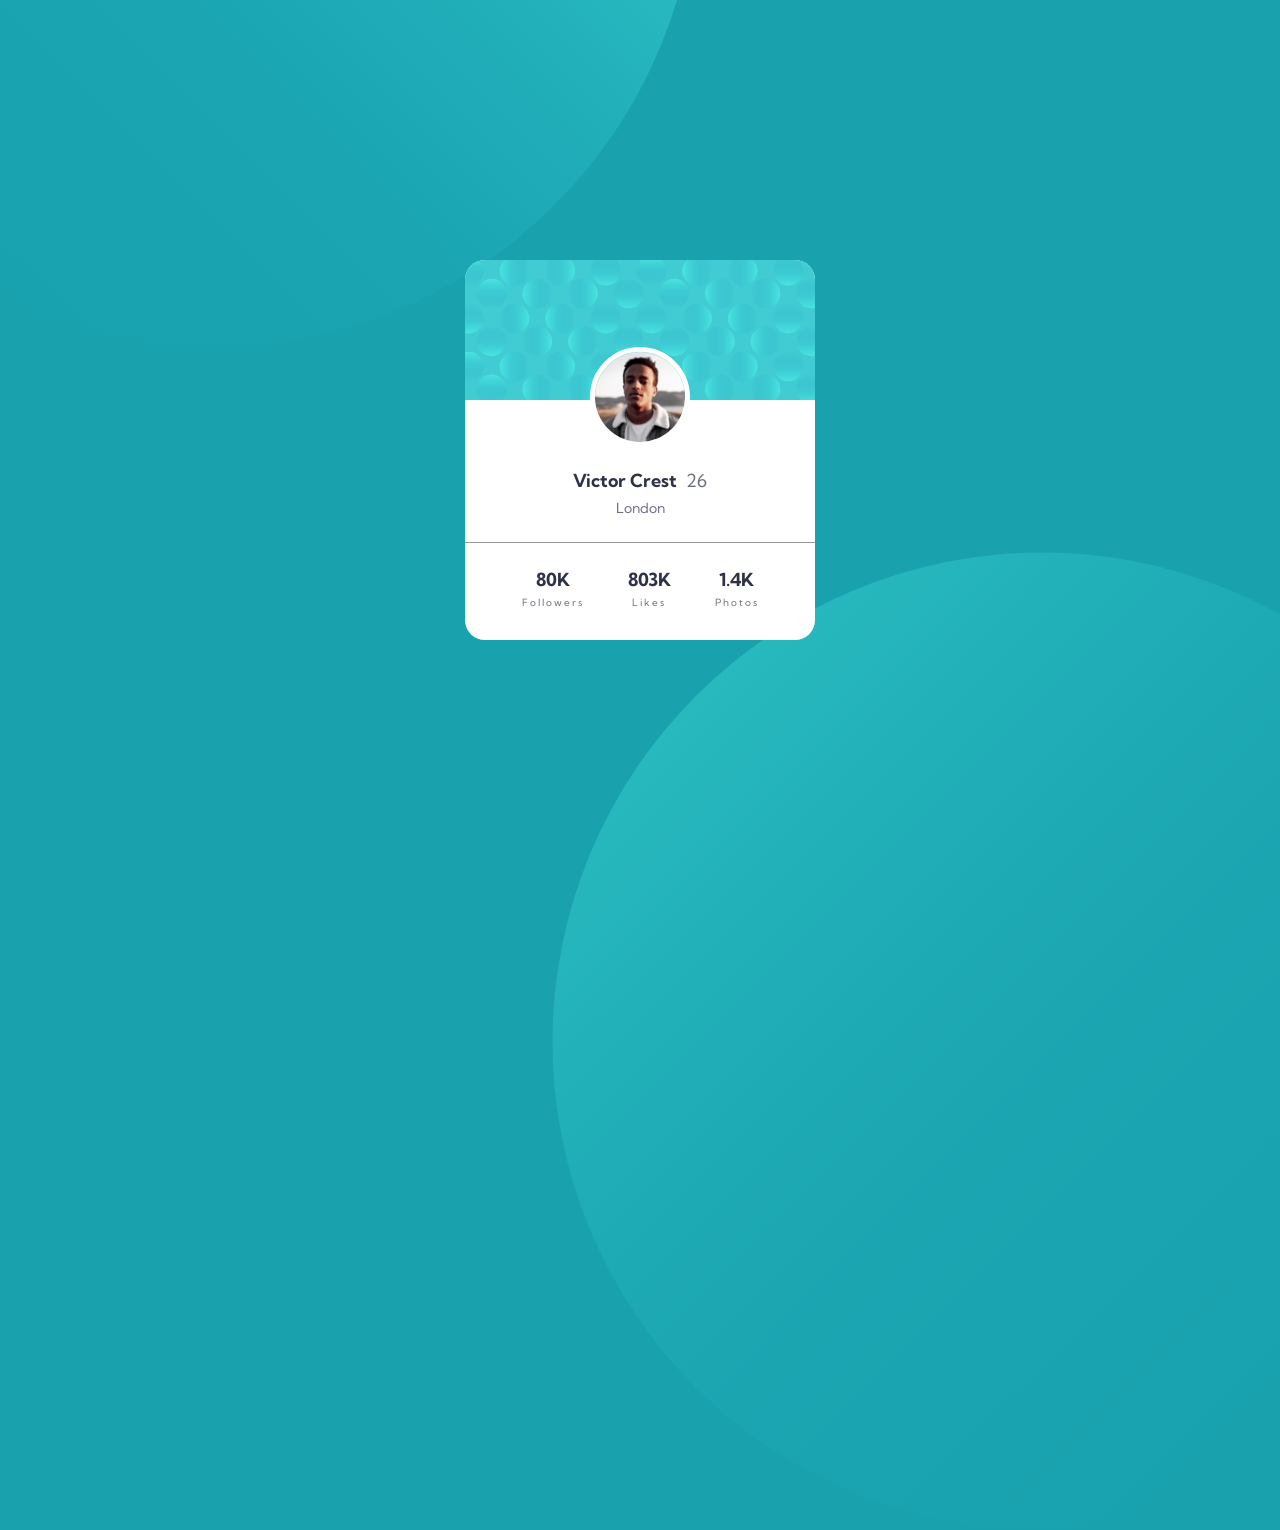
==== profile-card-component-main/profile-card-component-main/index.html @ 55925e6b "Add files via upload" ====
<!DOCTYPE html>
<html lang="en">
<head>
  <meta charset="UTF-8">
  <meta name="viewport" content="width=device-width, initial-scale=1.0"> <!-- displays site properly based on user's device -->

  <link rel="icon" type="image/png" sizes="32x32" href="./images/favicon-32x32.png">
  <link rel="stylesheet" href="style.css">

  <title>Frontend Mentor | Profile card component</title>

</head>
<body>

    <div class="top_bg">
      <img src="images/bg-pattern-top.svg" alt="">
    </div>

    <div class="bottom_bg">
      <img src="images/bg-pattern-bottom.svg" alt="">
    </div>

    <div class="profile_card">

      <div class="profile_header">
        <img src="images/bg-pattern-card.svg" alt="">
      </div>
      
      <div class="profile_img">      
        <img src="images/image-victor.jpg" alt="">
      </div>

      <div class="profile_text">
        <div class="profile_info">
          <p class="name"> <span> Victor Crest </span> 26</p>
          <p class="location"> London </p>
        </div>
  
        <div class="profile_stats">
          <div>
            <p> 80K </p>
            <p> Followers </p>
          </div>
  
          <div>
            <p> 803K </p>
            <p> Likes </p>
          </div>
  
          <div>
            <p> 1.4K </p>
            <p> Photos </p>
          </div>
        </div>
      </div>
  
    </div>

  
</body>
</html>
---- profile-card-component-main/profile-card-component-main/style.css ----
@import url('https://fonts.googleapis.com/css2?family=Kumbh+Sans:wght@100..900&display=swap');
* {
    padding: 0;
    margin: 0;
    box-sizing: border-box;
}

:root {
    --Dark_cyan: hsl(185, 75%, 39%);
    --Very_dark_blue: hsl(229, 23%, 23%);
    --Dark_grayish_blue: hsl(227, 10%, 46%);
    --Dark_gray: hsl(0, 0%, 59%);
}

body {
    display: flex;
    align-items: center;
    justify-content: center;
    overflow: hidden;

    min-height: 100vh;
    background: var(--Dark_cyan);
    position: relative;
}

.top_bg img {
    position: absolute;
    top: -630px;
    left: -280px;
}

.bottom_bg img {
    position: absolute;
    bottom: -630px;
    right: -250px;
}

.profile_card {
    width: 350px;
    height: 380px;
    border-radius: 20px;
    background: white;

    position: relative;
}

.profile_header img {
    border-radius: 20px 20px 0 0;
}

.profile_img img {
    width: 100px;
    height: 100px;
    border-radius: 50%;
    border: 5px solid white;

    position: absolute;
    top: 87px;
    left: 125px;
}

.profile_text {
    margin-top: 65px;

    font-family: "Kumbh Sans";
    text-align: center;
}

.profile_info {
    padding-bottom: 25px;  
    border-bottom: 0.5px solid var(--Dark_gray);
}

.profile_info .name {
    margin-bottom: 7px;

    font-size: 18px;
    color: var(--Dark_grayish_blue)
}

.profile_info .name span {
    margin-right: 4.5px;
    color: var(--Very_dark_blue);
    font-weight: 700;
}

.profile_info .location {
    color: var(--Dark_grayish_blue);
    font-weight: 400;
    font-size: 14px;
}

.profile_stats div {
    padding: 25px 20px;
    display: inline-block;
}

.profile_stats div p:first-child {
    margin-bottom: 5px;

    color: var(--Very_dark_blue);
    font-size: 18px;
    font-weight: 700;
}

.profile_stats div p:last-child {
    color: var(--Dark_grayish_blue);
    font-size: 10px;
    letter-spacing: 0.2em;
}
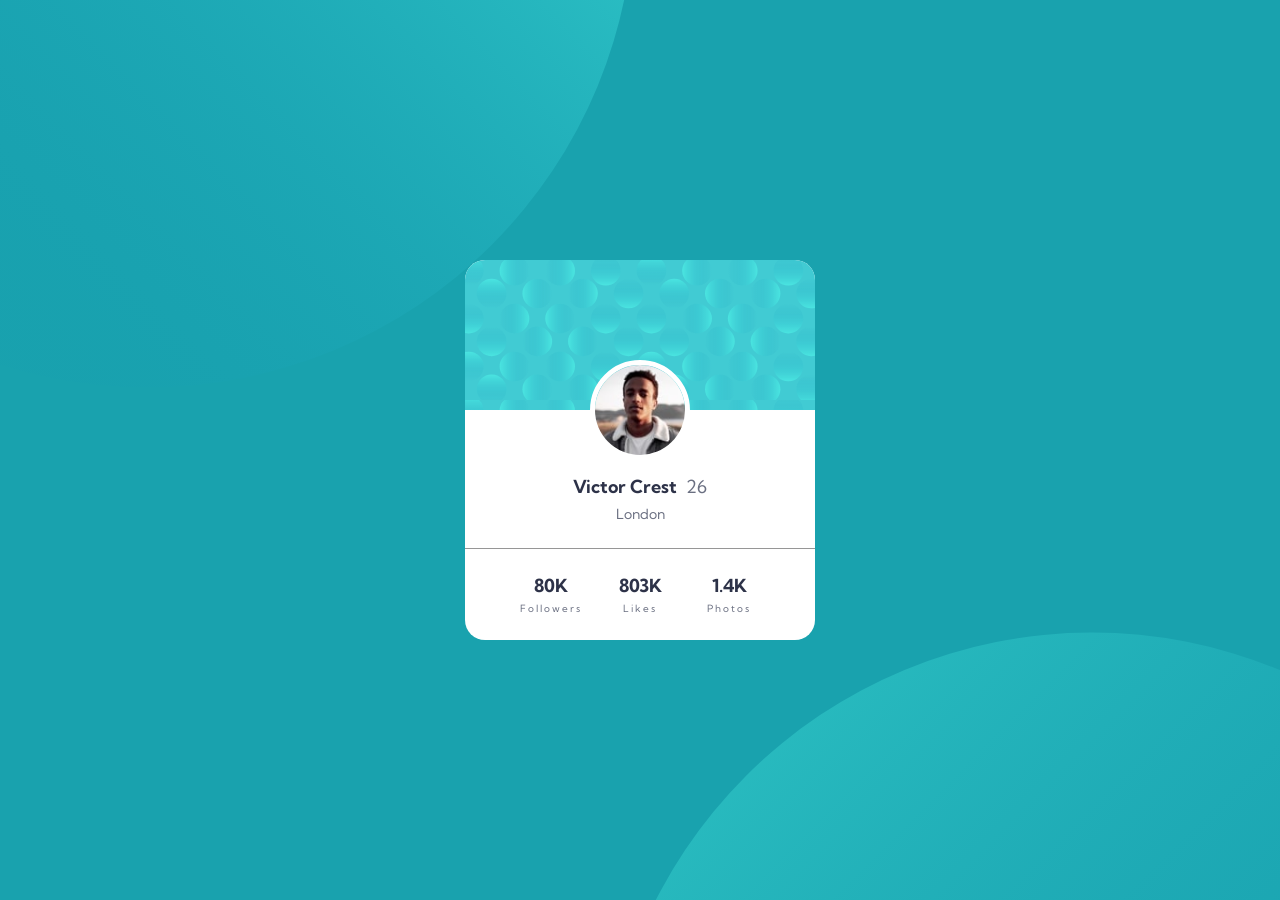
==== commit 103b6c11: "Add files via upload" ====
--- a/profile-card-component-main/profile-card-component-main/index.html
+++ b/profile-card-component-main/profile-card-component-main/index.html
@@ -11,23 +11,12 @@
 
 </head>
 <body>
-
-    <div class="top_bg">
-      <img src="images/bg-pattern-top.svg" alt="">
-    </div>
-
-    <div class="bottom_bg">
-      <img src="images/bg-pattern-bottom.svg" alt="">
-    </div>
-
     <div class="profile_card">
 
-      <div class="profile_header">
-        <img src="images/bg-pattern-card.svg" alt="">
-      </div>
-      
-      <div class="profile_img">      
-        <img src="images/image-victor.jpg" alt="">
+      <div class="profile_header">     
+        <div class="profile_img">      
+          <img src="images/image-victor.jpg" alt="">
+        </div>
       </div>
 
       <div class="profile_text">
@@ -37,17 +26,17 @@
         </div>
   
         <div class="profile_stats">
-          <div>
+          <div class="stats">
             <p> 80K </p>
             <p> Followers </p>
           </div>
   
-          <div>
+          <div class="stats">
             <p> 803K </p>
             <p> Likes </p>
           </div>
   
-          <div>
+          <div class="stats">
             <p> 1.4K </p>
             <p> Photos </p>
           </div>
@@ -56,6 +45,5 @@
   
     </div>
 
-  
 </body>
 </html>
--- a/profile-card-component-main/profile-card-component-main/style.css
+++ b/profile-card-component-main/profile-card-component-main/style.css
@@ -16,23 +16,14 @@
     display: flex;
     align-items: center;
     justify-content: center;
-    overflow: hidden;
 
     min-height: 100vh;
-    background: var(--Dark_cyan);
-    position: relative;
-}
+    background-color: var(--Dark_cyan);
+    background-image: url("./images/bg-pattern-top.svg"), url("./images/bg-pattern-bottom.svg");
+    background-position: top -590px left -343px, bottom -710px right -300px;
+    background-repeat: no-repeat;
 
-.top_bg img {
-    position: absolute;
-    top: -630px;
-    left: -280px;
-}
-
-.bottom_bg img {
-    position: absolute;
-    bottom: -630px;
-    right: -250px;
+    font-family: "Kumbh Sans", system-ui;
 }
 
 .profile_card {
@@ -40,12 +31,14 @@
     height: 380px;
     border-radius: 20px;
     background: white;
-
-    position: relative;
 }
 
-.profile_header img {
+.profile_header {
+    background: url("./images/bg-pattern-card.svg");
+    width: 350px;
+    height: 150px;
     border-radius: 20px 20px 0 0;
+    position: relative;
 }
 
 .profile_img img {
@@ -55,14 +48,14 @@
     border: 5px solid white;
 
     position: absolute;
-    top: 87px;
-    left: 125px;
+    bottom: 0;
+    left: 50%;
+    transform: translate(-50%,50%)
 }
 
 .profile_text {
     margin-top: 65px;
 
-    font-family: "Kumbh Sans";
     text-align: center;
 }
 
@@ -90,12 +83,16 @@
     font-size: 14px;
 }
 
-.profile_stats div {
-    padding: 25px 20px;
+.profile_stats {
+    margin-top: 25px;
+}
+
+.profile_stats .stats {
+    width: 85px;
     display: inline-block;
 }
 
-.profile_stats div p:first-child {
+.profile_stats .stats p:first-child {
     margin-bottom: 5px;
 
     color: var(--Very_dark_blue);
@@ -103,7 +100,7 @@
     font-weight: 700;
 }
 
-.profile_stats div p:last-child {
+.profile_stats .stats p:last-child {
     color: var(--Dark_grayish_blue);
     font-size: 10px;
     letter-spacing: 0.2em;
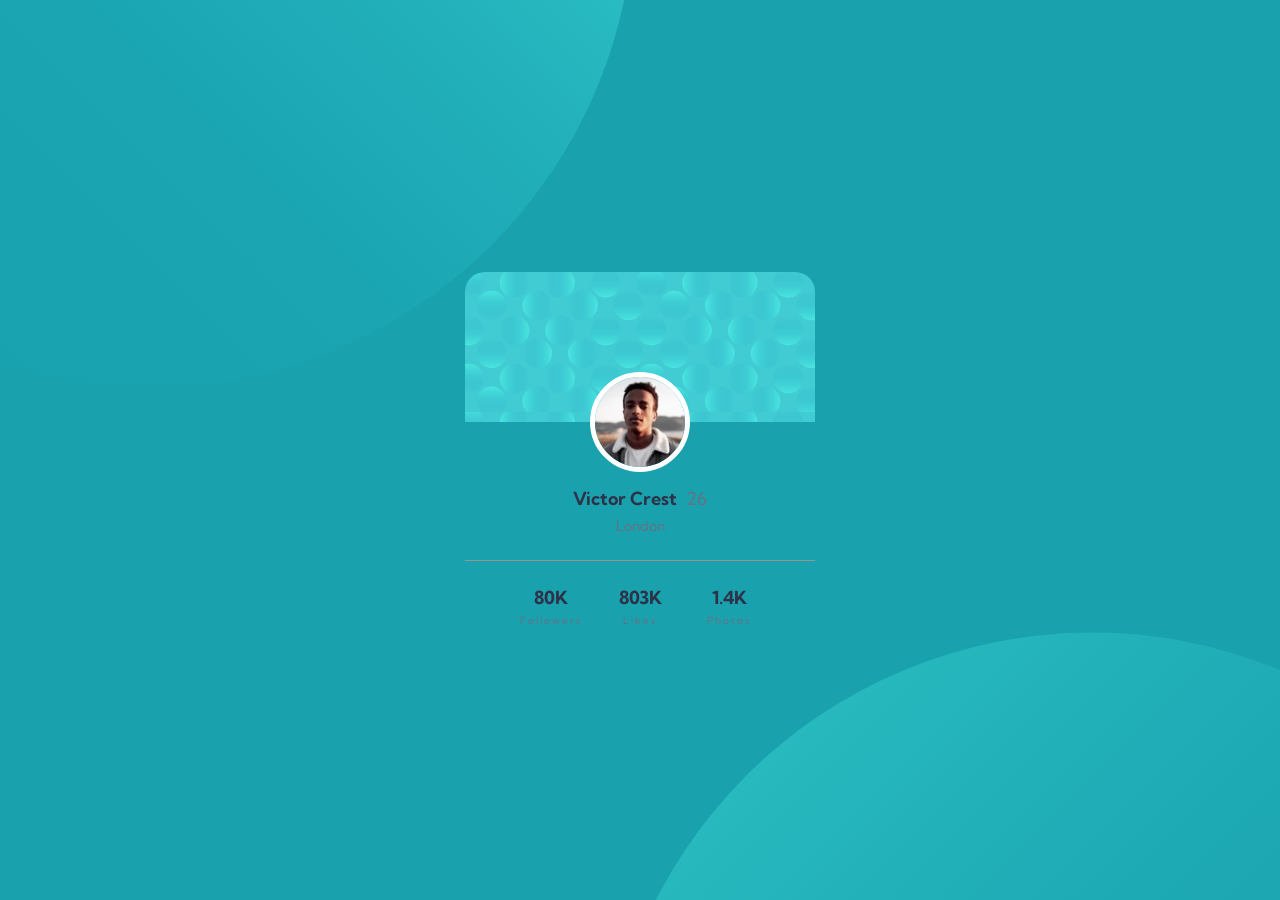
==== commit e99f95d5: "Update index.html" ====
--- a/profile-card-component-main/profile-card-component-main/index.html
+++ b/profile-card-component-main/profile-card-component-main/index.html
@@ -11,7 +11,7 @@
 
 </head>
 <body>
-    <div class="profile_card">
+    <div id="profile_card">
 
       <div class="profile_header">     
         <div class="profile_img">      
